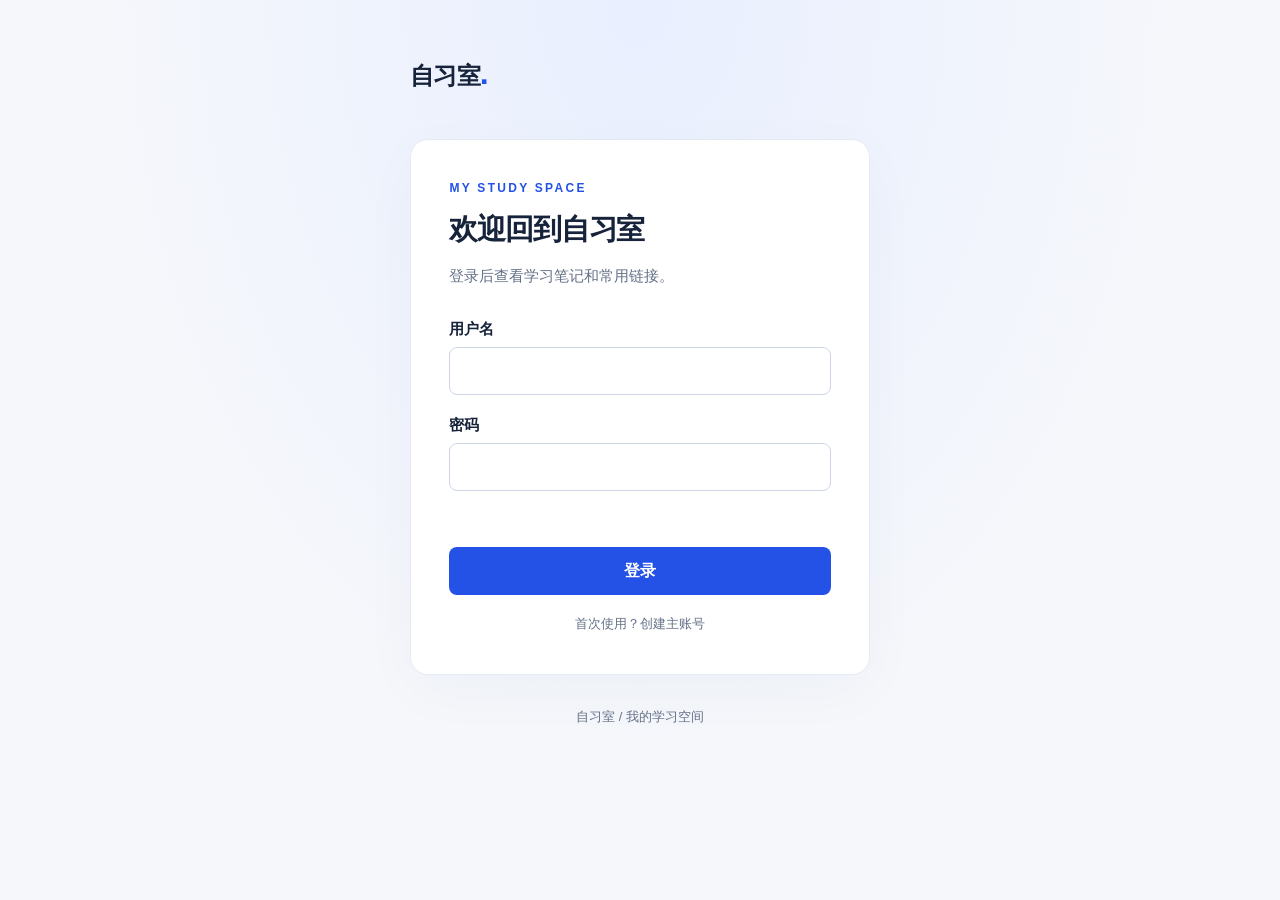
==== index.html @ 15fb68d1 "Publish study homepage with independent Supabase accounts" ====
<!doctype html>
<html lang="zh-CN">
<head>
  <meta charset="utf-8"><meta name="viewport" content="width=device-width,initial-scale=1">
  <meta name="description" content="登录你的个人学习空间"><meta name="referrer" content="same-origin">
  <meta http-equiv="Content-Security-Policy" content="default-src 'self'; script-src 'self'; style-src 'self'; connect-src 'self' https://*.supabase.co; img-src 'self' data:; object-src 'none'; base-uri 'self'; form-action 'self'">
  <title>自习室 · 我的学习空间</title>
  <link rel="icon" href="data:image/svg+xml,%3Csvg xmlns='http://www.w3.org/2000/svg' viewBox='0 0 32 32'%3E%3Crect width='32' height='32' rx='8' fill='%232451e6'/%3E%3Cpath d='M8 8h6l2 2 2-2h6v17h-6l-2 2-2-2H8z' fill='white'/%3E%3C/svg%3E">
  <link rel="stylesheet" href="styles.css"><link rel="stylesheet" href="auth.css">
</head>
<body class="auth-body">
  <div id="site-view" class="auth-layout"><a class="auth-brand" href="#login">自习室<span>.</span></a><section class="auth-card"><p class="eyebrow">MY STUDY SPACE</p><h1>欢迎回到自习室</h1><p class="auth-intro">正在连接你的学习空间。</p><p id="initial-message" role="status"></p></section></div>
  <template id="home-template">
  <a class="skip-link" href="#main">跳到主要内容</a>
  <header class="topbar">
    <a class="brand" href="#main" aria-label="自习室首页"><span class="brand-icon" aria-hidden="true"><svg viewBox="0 0 24 24"><path d="M3 4h6c2 0 3 1 3 2 0-1 1-2 3-2h6v15h-6c-2 0-3 1-3 2 0-1-1-2-3-2H3z"/><path d="M12 6v15"/></svg></span><span>自习室</span></a>
    <nav aria-label="主导航"><a href="#notes">学习笔记</a><a href="#links">常用链接</a></nav>
    <span class="top-label">个人学习主页</span>
  </header>
  <main id="main">
    <div class="page-heading"><div><p class="eyebrow">MY STUDY SPACE</p><h1>我的学习空间<span class="title-dot">.</span></h1></div><span class="heading-label">笔记 / 资源</span></div>
    <div class="workspace">
      <section class="notes-panel panel" id="notes" aria-labelledby="notes-title">
        <div class="section-heading"><div><span class="section-number">01</span><h2 id="notes-title">学习笔记</h2></div><span class="count" id="notes-count">0 篇</span></div>
        <div class="notes-list" id="notes-list"><div class="empty-note"><div class="empty-icon" aria-hidden="true"><svg viewBox="0 0 48 48"><rect x="11" y="7" width="29" height="34" rx="3"/><path d="M17 7v34M7 15h8M7 24h8M7 33h8M23 17h10M23 24h10M23 31h6"/></svg></div><h3>第一篇笔记，从这里开始</h3><p>这里留给你的课堂笔记、解题思路和知识整理。</p><span class="empty-caption">还没有笔记</span></div></div>
        <div class="panel-foot"><span class="small-square" aria-hidden="true"></span><span>学习笔记</span><span class="foot-right">慢慢积累</span></div>
      </section>
      <section class="links-panel panel" id="links" aria-labelledby="links-title">
        <div class="section-heading"><div><span class="section-number">02</span><h2 id="links-title">常用链接</h2></div><span class="count" id="links-count">0 个</span></div>
        <div id="links-list" class="links-list"><div class="empty-links"><span class="link-icon" aria-hidden="true"><svg viewBox="0 0 24 24"><path d="m10 13 4-4M8 16l-1 1a4 4 0 0 1-6-6l4-4a4 4 0 0 1 6 0M13 8l1-1a4 4 0 0 1 6 6l-4 4a4 4 0 0 1-6 0" transform="translate(1 0)"/></svg></span><h3>把常用资源放在手边</h3><p>课程、资料、工具。<br>之后可以把常用网站整理在这里。</p><span class="empty-caption">还没有链接</span></div></div>
        <div class="links-bottom"><span>学习资源</span><span aria-hidden="true">⌘</span></div>
      </section>
    </div>
    <footer><span>自习室 <span class="footer-divider">/</span> 我的学习空间</span><span>一页笔记，一点进步。</span></footer>
  </main>
  
  
</template>
  <script type="module" src="app.js"></script>
</body>
</html>
---- styles.css ----
@charset "UTF-8";
:root{color-scheme:light;--bg:#f5f7fb;--surface:#fff;--text:#17233a;--muted:#647087;--blue:#2451e6;--line:#e6eaf2;font-family:Inter,"Segoe UI","Microsoft YaHei",sans-serif;font-size:16px}
*{box-sizing:border-box}html{scroll-behavior:smooth;scroll-padding-top:2rem}body{margin:0;background:var(--bg);color:var(--text);line-height:1.6}a{color:inherit;text-decoration:none}a:focus-visible{outline:3px solid var(--blue);outline-offset:5px;border-radius:3px}.skip-link{position:fixed;left:1rem;top:-5rem;background:var(--blue);color:#fff;padding:.75rem;z-index:3}.skip-link:focus{top:1rem}.topbar{min-height:90px;display:flex;align-items:center;gap:3.5rem;padding:1rem max(5vw,calc((100vw - 1240px)/2));background:#fff;border-bottom:1px solid var(--line)}.brand{display:flex;align-items:center;gap:.7rem;font-weight:700;font-size:1.25rem;white-space:nowrap}.brand-icon{display:grid;place-items:center;width:36px;height:36px;background:var(--blue);border-radius:10px;color:#fff}.brand-icon svg{width:22px;fill:none;stroke:currentColor;stroke-width:1.6;stroke-linejoin:round}nav{display:flex;gap:2rem;font-size:.9375rem}nav a{padding:.3rem 0;color:#536079}nav a:hover{color:var(--blue)}.top-label{margin-left:auto;font-size:.875rem;color:var(--muted)}main{max-width:1240px;margin:auto;padding:3.7rem 0 1.8rem}.page-heading{display:flex;justify-content:space-between;align-items:flex-end;margin-bottom:2.3rem}.eyebrow{color:var(--blue);font-size:.75rem;letter-spacing:.19em;font-weight:700;margin:0 0 .8rem}h1{font-size:clamp(2rem,3.2vw,2.9rem);line-height:1.3;font-weight:650;letter-spacing:-.045em;margin:0}.title-dot{color:var(--blue);margin-left:.1em}.heading-label{font-size:.875rem;color:var(--muted);padding-bottom:.3rem;letter-spacing:.1em}.workspace{display:grid;grid-template-columns:minmax(0,1.8fr) minmax(0,1fr);gap:1.5rem}.panel{background:var(--surface);border:1px solid var(--line);border-radius:16px;overflow:hidden;scroll-margin-top:2rem}.section-heading{display:flex;justify-content:space-between;align-items:center;padding:1.7rem 1.9rem;border-bottom:1px solid var(--line);gap:1rem}.section-heading>div{display:flex;gap:.75rem;align-items:center}.section-number{color:var(--blue);font-size:.75rem;font-family:ui-monospace,monospace;font-weight:600}h2{margin:0;font-size:1.125rem;font-weight:650}.count{font-size:.875rem;color:var(--muted);background:#f5f7fb;padding:.2rem .65rem;border-radius:6px;white-space:nowrap}.notes-list{min-height:345px}.empty-note{text-align:center;padding:3.2rem 2rem 2.7rem;background:linear-gradient(transparent 39px,#edf0f660 40px);background-size:100% 40px}.empty-icon{margin:0 auto 1.1rem;width:66px;height:66px;display:grid;place-items:center;background:#eef3ff;border:1px solid #e0e9ff;border-radius:16px;transform:rotate(-5deg)}.empty-icon svg{width:42px;height:42px;fill:none;stroke:var(--blue);stroke-width:1.6;stroke-linecap:round;stroke-linejoin:round}h3{font-size:1.0625rem;font-weight:600;margin:0 0 .55rem}p{margin:0}.empty-note p,.empty-links p{color:var(--muted);font-size:.9375rem;line-height:1.85}.empty-caption{display:inline-block;margin-top:1.6rem;font-size:.8125rem;color:#7b8597}.panel-foot{display:flex;align-items:center;gap:.5rem;font-size:.8125rem;color:var(--muted);padding:1rem 1.9rem;border-top:1px solid var(--line)}.small-square{width:7px;height:7px;background:#c2cffd;border-radius:1px}.foot-right{margin-left:auto}.links-panel{display:flex;flex-direction:column}.links-list{flex:1}.empty-links{padding:2.3rem 1.9rem}.link-icon{display:grid;place-items:center;background:#f1f4fa;color:#697da5;width:44px;height:44px;border-radius:12px;margin-bottom:1.3rem}.link-icon svg{width:23px;height:23px;fill:none;stroke:currentColor;stroke-width:1.5;stroke-linecap:round}.empty-links .empty-caption{margin-top:1.3rem}.links-bottom{margin:0 1.9rem 1.2rem;border-top:1px dashed #dfe5ef;padding-top:.85rem;display:flex;justify-content:space-between;font-size:.8125rem;color:var(--muted)}.links-bottom>span:last-child{color:#91a0bc;font-size:1rem}footer{display:flex;justify-content:space-between;gap:1rem;margin-top:3.7rem;color:#738097;font-size:.8125rem}.footer-divider{padding:0 .6rem;color:#c0c8d5}.note-item{display:block;padding:1.4rem 1.9rem;border-bottom:1px solid var(--line)}.note-item:hover,.resource:hover{background:#f7f9ff}.note-item h3{color:var(--text)}.note-item p{font-size:.9375rem;color:var(--muted)}.note-meta{display:block;font-size:.8125rem;color:var(--muted);margin-top:.7rem}.resource{display:block;padding:1.2rem 1.9rem;border-bottom:1px solid var(--line)}.resource strong{display:block;font-size:1rem}.resource p{font-size:.875rem;color:var(--muted);margin-top:.3rem;overflow-wrap:anywhere}
@media(max-width:1380px){main{margin:0 5vw}}@media(max-width:760px){.topbar{gap:1.5rem;min-height:76px;flex-wrap:wrap}.top-label{display:none}nav{margin-left:auto;gap:1.2rem}.workspace{grid-template-columns:1fr}main{padding-top:2.3rem}.page-heading{margin-bottom:1.5rem}.heading-label{display:none}.section-heading{padding:1.35rem 1.4rem}.notes-list{min-height:300px}.empty-note{padding:2.5rem 1.3rem}.empty-links{padding:1.7rem 1.4rem}.links-bottom{margin-left:1.4rem;margin-right:1.4rem}.panel-foot{padding:1rem 1.4rem}footer{margin-top:2rem;flex-wrap:wrap}.note-item,.resource{padding:1.2rem 1.4rem}}@media(max-width:380px){.topbar{gap:.9rem}.brand{font-size:1.1rem}nav{gap:.8rem;font-size:.875rem}.brand-icon{width:30px;height:30px}}@media(prefers-reduced-motion:reduce){html{scroll-behavior:auto}}
---- auth.css ----
.auth-body{min-height:100vh;background:radial-gradient(ellipse at 50% 0,#e9efff 0,transparent 60%),var(--bg)}.auth-layout{width:min(100% - 2.5rem,460px);margin:0 auto;padding:3rem 0}.auth-brand{display:block;margin-bottom:2.5rem;font-size:1.5rem;font-weight:750;letter-spacing:-.03em}.auth-brand span{color:var(--blue);font-size:2rem}.auth-card{background:#fff;padding:2.4rem;border:1px solid var(--line);border-radius:18px;box-shadow:0 16px 60px #20325208}.auth-card h1{font-size:1.8rem;letter-spacing:-.04em}.auth-intro{font-size:.9375rem;color:var(--muted);margin:1rem 0 1.8rem}.auth-card label{display:block;font-size:.9375rem;font-weight:600;margin:1.1rem 0 .4rem}.auth-card input{font:inherit;width:100%;min-height:48px;padding:.6rem .8rem;background:#fff;border:1px solid #ced6e5;border-radius:8px;color:var(--text)}.auth-card input:focus{outline:3px solid #2451e61a;border-color:var(--blue)}.field-hint{font-size:.8125rem;color:var(--muted);margin:.5rem 0}.auth-message{font-size:.875rem;color:#b32334;margin:1rem 0;min-height:1.5rem;overflow-wrap:anywhere}.auth-submit{display:block;width:100%;font:inherit;font-weight:600;color:#fff;background:var(--blue);border:0;border-radius:8px;min-height:48px;padding:.6rem 1rem;cursor:pointer}.auth-submit:hover{background:#183ec0}.auth-submit:disabled{opacity:.65;cursor:wait}.auth-submit:focus-visible,#logout-button:focus-visible{outline:3px solid #7895ff;outline-offset:3px}.auth-help{display:block;font-size:.8125rem;color:var(--muted);margin:1.2rem 0 0;text-align:center}.auth-footer{color:var(--muted);font-size:.8125rem;text-align:center;margin-top:2rem}.account-menu{display:flex;align-items:center;gap:1rem;margin-left:auto;font-size:.875rem;color:var(--muted)}#logout-button{font:inherit;border:1px solid var(--line);background:#fff;border-radius:6px;padding:.35rem .65rem;cursor:pointer;color:var(--text)}@media(max-width:760px){.account-menu{flex-basis:100%;justify-content:flex-end}.auth-layout{padding-top:1.8rem}.auth-brand{margin-bottom:1.5rem}.auth-card{padding:1.6rem}}
.accounts-main{max-width:1040px}.accounts-grid{display:grid;grid-template-columns:1fr 1.1fr;gap:1.5rem}.account-create{padding:2rem}.account-create label{display:block;font-size:.9375rem;font-weight:600;margin:1rem 0 .4rem}.account-create input{font:inherit;width:100%;min-height:48px;padding:.6rem .8rem;border:1px solid #ced6e5;border-radius:8px}.account-create input:focus{outline:3px solid #2451e61a;border-color:var(--blue)}.account-list{list-style:none;margin:0;padding:0;max-height:420px;overflow:auto}.account-list li{display:flex;align-items:center;justify-content:space-between;gap:1rem;padding:1.1rem 1.8rem;border-bottom:1px solid var(--line)}.account-list strong{font-size:.9375rem;overflow-wrap:anywhere}.account-list span{font-size:.8125rem;color:var(--muted);white-space:nowrap}.account-explainer{font-size:.875rem;color:var(--muted);padding:1.5rem 1.8rem}@media(max-width:760px){.accounts-grid{grid-template-columns:1fr}.account-create{padding:1.5rem}}
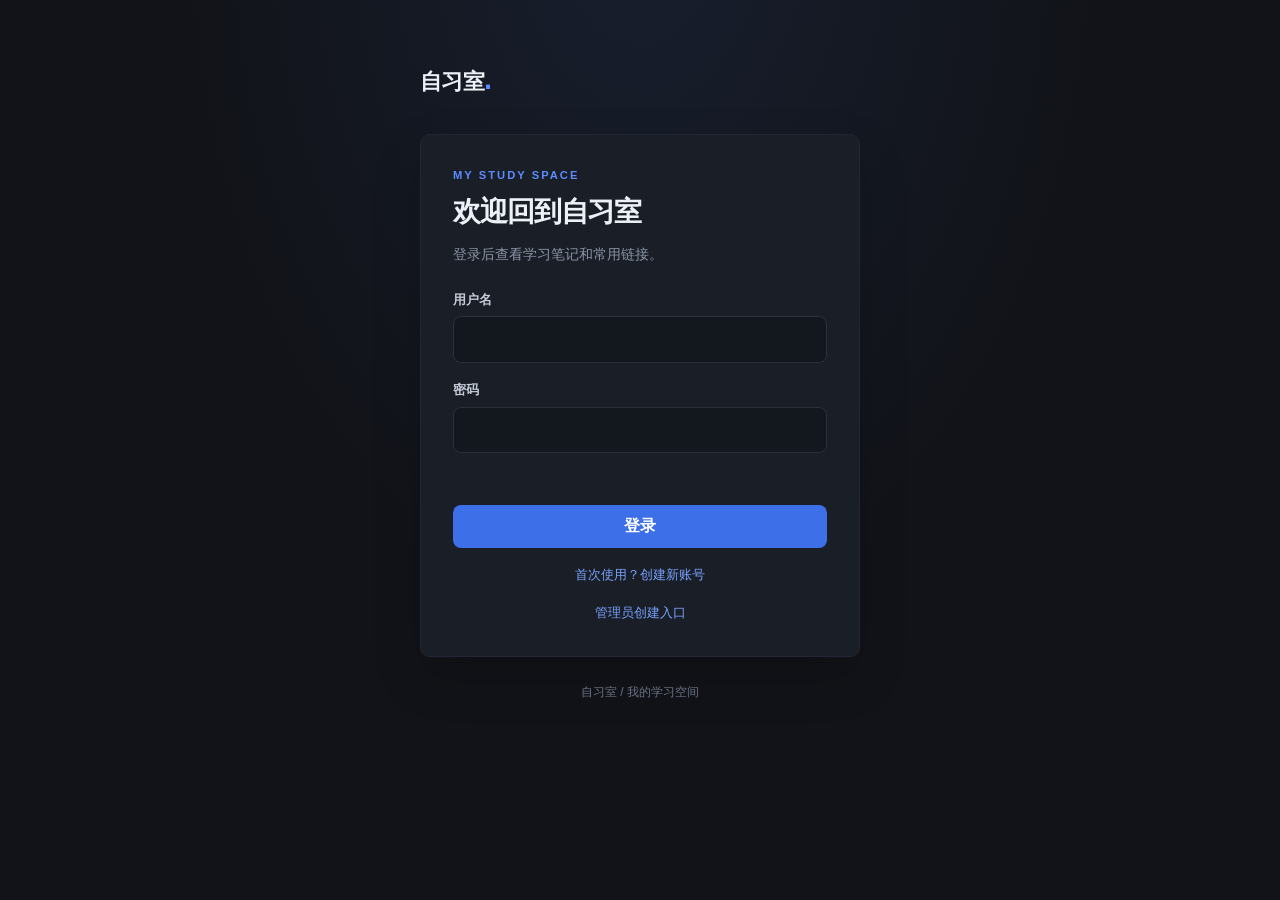
==== commit cf7eb9a6: "Publish improved note editor and navigation" ====
--- a/index.html
+++ b/index.html
@@ -3,7 +3,7 @@
 <head>
   <meta charset="utf-8"><meta name="viewport" content="width=device-width,initial-scale=1">
   <meta name="description" content="登录你的个人学习空间"><meta name="referrer" content="same-origin">
-  <meta http-equiv="Content-Security-Policy" content="default-src 'self'; script-src 'self'; style-src 'self'; connect-src 'self' https://*.supabase.co; img-src 'self' data:; object-src 'none'; base-uri 'self'; form-action 'self'">
+  <meta http-equiv="Content-Security-Policy" content="default-src 'self'; script-src 'self'; style-src 'self'; style-src-attr 'unsafe-inline'; connect-src 'self' https://*.supabase.co; img-src 'self' data:; object-src 'none'; base-uri 'self'; form-action 'self'">
   <title>自习室 · 我的学习空间</title>
   <link rel="icon" href="data:image/svg+xml,%3Csvg xmlns='http://www.w3.org/2000/svg' viewBox='0 0 32 32'%3E%3Crect width='32' height='32' rx='8' fill='%232451e6'/%3E%3Cpath d='M8 8h6l2 2 2-2h6v17h-6l-2 2-2-2H8z' fill='white'/%3E%3C/svg%3E">
   <link rel="stylesheet" href="styles.css"><link rel="stylesheet" href="auth.css">
@@ -14,21 +14,16 @@
   <a class="skip-link" href="#main">跳到主要内容</a>
   <header class="topbar">
     <a class="brand" href="#main" aria-label="自习室首页"><span class="brand-icon" aria-hidden="true"><svg viewBox="0 0 24 24"><path d="M3 4h6c2 0 3 1 3 2 0-1 1-2 3-2h6v15h-6c-2 0-3 1-3 2 0-1-1-2-3-2H3z"/><path d="M12 6v15"/></svg></span><span>自习室</span></a>
-    <nav aria-label="主导航"><a href="#notes">学习笔记</a><a href="#links">常用链接</a></nav>
+    <nav aria-label="主导航"><a href="#notes">学习笔记</a></nav>
     <span class="top-label">个人学习主页</span>
   </header>
   <main id="main">
-    <div class="page-heading"><div><p class="eyebrow">MY STUDY SPACE</p><h1>我的学习空间<span class="title-dot">.</span></h1></div><span class="heading-label">笔记 / 资源</span></div>
+    <div class="page-heading"><div><p class="eyebrow">MY STUDY SPACE</p><h1>我的学习空间<span class="title-dot">.</span></h1></div><span class="heading-label">最近笔记</span></div>
     <div class="workspace">
       <section class="notes-panel panel" id="notes" aria-labelledby="notes-title">
         <div class="section-heading"><div><span class="section-number">01</span><h2 id="notes-title">学习笔记</h2></div><span class="count" id="notes-count">0 篇</span></div>
         <div class="notes-list" id="notes-list"><div class="empty-note"><div class="empty-icon" aria-hidden="true"><svg viewBox="0 0 48 48"><rect x="11" y="7" width="29" height="34" rx="3"/><path d="M17 7v34M7 15h8M7 24h8M7 33h8M23 17h10M23 24h10M23 31h6"/></svg></div><h3>第一篇笔记，从这里开始</h3><p>这里留给你的课堂笔记、解题思路和知识整理。</p><span class="empty-caption">还没有笔记</span></div></div>
         <div class="panel-foot"><span class="small-square" aria-hidden="true"></span><span>学习笔记</span><span class="foot-right">慢慢积累</span></div>
-      </section>
-      <section class="links-panel panel" id="links" aria-labelledby="links-title">
-        <div class="section-heading"><div><span class="section-number">02</span><h2 id="links-title">常用链接</h2></div><span class="count" id="links-count">0 个</span></div>
-        <div id="links-list" class="links-list"><div class="empty-links"><span class="link-icon" aria-hidden="true"><svg viewBox="0 0 24 24"><path d="m10 13 4-4M8 16l-1 1a4 4 0 0 1-6-6l4-4a4 4 0 0 1 6 0M13 8l1-1a4 4 0 0 1 6 6l-4 4a4 4 0 0 1-6 0" transform="translate(1 0)"/></svg></span><h3>把常用资源放在手边</h3><p>课程、资料、工具。<br>之后可以把常用网站整理在这里。</p><span class="empty-caption">还没有链接</span></div></div>
-        <div class="links-bottom"><span>学习资源</span><span aria-hidden="true">⌘</span></div>
       </section>
     </div>
     <footer><span>自习室 <span class="footer-divider">/</span> 我的学习空间</span><span>一页笔记，一点进步。</span></footer>
@@ -36,6 +31,9 @@
   
   
 </template>
+  <link rel="stylesheet" href="katex.min.css">
+  <script src="katex.min.js"></script>
   <script type="module" src="app.js"></script>
 </body>
 </html>
+
--- a/styles.css
+++ b/styles.css
@@ -1,4 +1,253 @@
 @charset "UTF-8";
-:root{color-scheme:light;--bg:#f5f7fb;--surface:#fff;--text:#17233a;--muted:#647087;--blue:#2451e6;--line:#e6eaf2;font-family:Inter,"Segoe UI","Microsoft YaHei",sans-serif;font-size:16px}
-*{box-sizing:border-box}html{scroll-behavior:smooth;scroll-padding-top:2rem}body{margin:0;background:var(--bg);color:var(--text);line-height:1.6}a{color:inherit;text-decoration:none}a:focus-visible{outline:3px solid var(--blue);outline-offset:5px;border-radius:3px}.skip-link{position:fixed;left:1rem;top:-5rem;background:var(--blue);color:#fff;padding:.75rem;z-index:3}.skip-link:focus{top:1rem}.topbar{min-height:90px;display:flex;align-items:center;gap:3.5rem;padding:1rem max(5vw,calc((100vw - 1240px)/2));background:#fff;border-bottom:1px solid var(--line)}.brand{display:flex;align-items:center;gap:.7rem;font-weight:700;font-size:1.25rem;white-space:nowrap}.brand-icon{display:grid;place-items:center;width:36px;height:36px;background:var(--blue);border-radius:10px;color:#fff}.brand-icon svg{width:22px;fill:none;stroke:currentColor;stroke-width:1.6;stroke-linejoin:round}nav{display:flex;gap:2rem;font-size:.9375rem}nav a{padding:.3rem 0;color:#536079}nav a:hover{color:var(--blue)}.top-label{margin-left:auto;font-size:.875rem;color:var(--muted)}main{max-width:1240px;margin:auto;padding:3.7rem 0 1.8rem}.page-heading{display:flex;justify-content:space-between;align-items:flex-end;margin-bottom:2.3rem}.eyebrow{color:var(--blue);font-size:.75rem;letter-spacing:.19em;font-weight:700;margin:0 0 .8rem}h1{font-size:clamp(2rem,3.2vw,2.9rem);line-height:1.3;font-weight:650;letter-spacing:-.045em;margin:0}.title-dot{color:var(--blue);margin-left:.1em}.heading-label{font-size:.875rem;color:var(--muted);padding-bottom:.3rem;letter-spacing:.1em}.workspace{display:grid;grid-template-columns:minmax(0,1.8fr) minmax(0,1fr);gap:1.5rem}.panel{background:var(--surface);border:1px solid var(--line);border-radius:16px;overflow:hidden;scroll-margin-top:2rem}.section-heading{display:flex;justify-content:space-between;align-items:center;padding:1.7rem 1.9rem;border-bottom:1px solid var(--line);gap:1rem}.section-heading>div{display:flex;gap:.75rem;align-items:center}.section-number{color:var(--blue);font-size:.75rem;font-family:ui-monospace,monospace;font-weight:600}h2{margin:0;font-size:1.125rem;font-weight:650}.count{font-size:.875rem;color:var(--muted);background:#f5f7fb;padding:.2rem .65rem;border-radius:6px;white-space:nowrap}.notes-list{min-height:345px}.empty-note{text-align:center;padding:3.2rem 2rem 2.7rem;background:linear-gradient(transparent 39px,#edf0f660 40px);background-size:100% 40px}.empty-icon{margin:0 auto 1.1rem;width:66px;height:66px;display:grid;place-items:center;background:#eef3ff;border:1px solid #e0e9ff;border-radius:16px;transform:rotate(-5deg)}.empty-icon svg{width:42px;height:42px;fill:none;stroke:var(--blue);stroke-width:1.6;stroke-linecap:round;stroke-linejoin:round}h3{font-size:1.0625rem;font-weight:600;margin:0 0 .55rem}p{margin:0}.empty-note p,.empty-links p{color:var(--muted);font-size:.9375rem;line-height:1.85}.empty-caption{display:inline-block;margin-top:1.6rem;font-size:.8125rem;color:#7b8597}.panel-foot{display:flex;align-items:center;gap:.5rem;font-size:.8125rem;color:var(--muted);padding:1rem 1.9rem;border-top:1px solid var(--line)}.small-square{width:7px;height:7px;background:#c2cffd;border-radius:1px}.foot-right{margin-left:auto}.links-panel{display:flex;flex-direction:column}.links-list{flex:1}.empty-links{padding:2.3rem 1.9rem}.link-icon{display:grid;place-items:center;background:#f1f4fa;color:#697da5;width:44px;height:44px;border-radius:12px;margin-bottom:1.3rem}.link-icon svg{width:23px;height:23px;fill:none;stroke:currentColor;stroke-width:1.5;stroke-linecap:round}.empty-links .empty-caption{margin-top:1.3rem}.links-bottom{margin:0 1.9rem 1.2rem;border-top:1px dashed #dfe5ef;padding-top:.85rem;display:flex;justify-content:space-between;font-size:.8125rem;color:var(--muted)}.links-bottom>span:last-child{color:#91a0bc;font-size:1rem}footer{display:flex;justify-content:space-between;gap:1rem;margin-top:3.7rem;color:#738097;font-size:.8125rem}.footer-divider{padding:0 .6rem;color:#c0c8d5}.note-item{display:block;padding:1.4rem 1.9rem;border-bottom:1px solid var(--line)}.note-item:hover,.resource:hover{background:#f7f9ff}.note-item h3{color:var(--text)}.note-item p{font-size:.9375rem;color:var(--muted)}.note-meta{display:block;font-size:.8125rem;color:var(--muted);margin-top:.7rem}.resource{display:block;padding:1.2rem 1.9rem;border-bottom:1px solid var(--line)}.resource strong{display:block;font-size:1rem}.resource p{font-size:.875rem;color:var(--muted);margin-top:.3rem;overflow-wrap:anywhere}
-@media(max-width:1380px){main{margin:0 5vw}}@media(max-width:760px){.topbar{gap:1.5rem;min-height:76px;flex-wrap:wrap}.top-label{display:none}nav{margin-left:auto;gap:1.2rem}.workspace{grid-template-columns:1fr}main{padding-top:2.3rem}.page-heading{margin-bottom:1.5rem}.heading-label{display:none}.section-heading{padding:1.35rem 1.4rem}.notes-list{min-height:300px}.empty-note{padding:2.5rem 1.3rem}.empty-links{padding:1.7rem 1.4rem}.links-bottom{margin-left:1.4rem;margin-right:1.4rem}.panel-foot{padding:1rem 1.4rem}footer{margin-top:2rem;flex-wrap:wrap}.note-item,.resource{padding:1.2rem 1.4rem}}@media(max-width:380px){.topbar{gap:.9rem}.brand{font-size:1.1rem}nav{gap:.8rem;font-size:.875rem}.brand-icon{width:30px;height:30px}}@media(prefers-reduced-motion:reduce){html{scroll-behavior:auto}}
+
+:root {
+  color-scheme: dark;
+  --bg: #111318;
+  --bg-raised: #151820;
+  --surface: #1a1e26;
+  --surface-strong: #202530;
+  --surface-soft: #171b22;
+  --input: #13171e;
+  --text: #edf1f7;
+  --text-soft: #c5ccd8;
+  --muted: #8b95a6;
+  --muted-dim: #687284;
+  --line: #2a303c;
+  --line-soft: #222833;
+  --blue: #5b8cff;
+  --blue-hover: #78a2ff;
+  --blue-strong: #3d6fe8;
+  --danger: #f18491;
+  --danger-bg: #2a1b22;
+  --radius: 10px;
+  --radius-small: 8px;
+  --space-1: .35rem;
+  --space-2: .65rem;
+  --space-3: .9rem;
+  --space-4: 1.25rem;
+  --space-5: 1.6rem;
+  --space-6: 2.2rem;
+  font-family: Inter, "Segoe UI", "Microsoft YaHei", sans-serif;
+  font-size: 16px;
+}
+
+* { box-sizing: border-box; }
+html { scroll-behavior: smooth; scroll-padding-top: 2rem; }
+body { margin: 0; background: var(--bg); color: var(--text); line-height: 1.6; }
+a { color: inherit; text-decoration: none; }
+a:focus-visible, button:focus-visible, input:focus-visible, textarea:focus-visible, select:focus-visible { outline: 2px solid var(--blue); outline-offset: 3px; }
+button, input, textarea, select { font: inherit; }
+button { color: inherit; }
+p { margin: 0; }
+h1, h2, h3 { color: var(--text); }
+h1 { font-size: clamp(2rem, 3.2vw, 2.8rem); line-height: 1.2; font-weight: 680; letter-spacing: -.04em; margin: 0; }
+h2 { margin: 0; font-size: 1.08rem; line-height: 1.3; font-weight: 650; }
+h3 { margin: 0 0 .45rem; font-size: 1rem; font-weight: 620; }
+
+.skip-link { position: fixed; left: 1rem; top: -5rem; z-index: 3; padding: .65rem .8rem; border-radius: var(--radius-small); background: var(--blue); color: #fff; }
+.skip-link:focus { top: 1rem; }
+.topbar { min-height: 72px; display: flex; align-items: center; gap: 3rem; padding: .9rem max(4vw, calc((100vw - 1180px) / 2)); background: rgba(21, 24, 32, .96); border-bottom: 1px solid var(--line-soft); }
+.brand { display: inline-flex; align-items: center; gap: .65rem; color: var(--text); font-size: 1.08rem; font-weight: 700; letter-spacing: -.02em; white-space: nowrap; }
+.brand::before { content: ""; width: 9px; height: 9px; border-radius: 3px; background: var(--blue); box-shadow: 0 0 0 3px #5b8cff20; }
+.brand-icon { display: grid; place-items: center; width: 32px; height: 32px; border-radius: var(--radius-small); background: var(--blue-strong); color: #fff; }
+.brand-icon svg { width: 20px; fill: none; stroke: currentColor; stroke-width: 1.6; stroke-linejoin: round; }
+nav { display: flex; align-items: center; gap: 1.55rem; font-size: .875rem; }
+nav a { padding: .35rem 0; color: var(--muted); transition: color .15s ease; }
+nav a:hover { color: var(--text); }
+.top-label { margin-left: auto; color: var(--muted); font-size: .8rem; }
+.account-menu { display: flex; align-items: center; gap: .85rem; margin-left: auto; color: var(--muted); font-size: .82rem; }
+
+main { width: min(100% - 3rem, 1180px); margin: 0 auto; padding: 3.2rem 0 2rem; }
+.content-main { max-width: 1180px; }
+.page-heading { display: flex; align-items: flex-end; justify-content: space-between; gap: 1.5rem; margin-bottom: 2rem; }
+.eyebrow { margin: 0 0 .65rem; color: var(--blue); font-size: .7rem; font-weight: 700; letter-spacing: .18em; }
+.title-dot { margin-left: .1em; color: var(--blue); }
+.heading-label { padding-bottom: .2rem; color: var(--muted); font-size: .8rem; letter-spacing: .08em; }
+.page-intro { margin-top: .65rem; color: var(--muted); font-size: .9rem; }
+
+.workspace { display: grid; grid-template-columns: minmax(0, 1.8fr) minmax(0, 1fr); gap: 1.25rem; }
+.panel { overflow: hidden; background: var(--surface); border: 1px solid var(--line-soft); border-radius: var(--radius); scroll-margin-top: 2rem; }
+.section-heading { display: flex; align-items: center; justify-content: space-between; gap: 1rem; padding: 1.25rem 1.45rem; border-bottom: 1px solid var(--line-soft); }
+.section-heading > div { display: flex; align-items: center; gap: .65rem; }
+.section-heading-actions { display: flex; align-items: center; justify-content: flex-end; gap: .65rem; }
+.section-number { color: var(--blue); font-family: ui-monospace, SFMono-Regular, Consolas, monospace; font-size: .7rem; font-weight: 650; }
+.count { padding: .18rem .5rem; border-radius: 6px; background: var(--surface-strong); color: var(--muted); font-size: .75rem; white-space: nowrap; }
+.notes-list { min-height: 300px; }
+.empty-note { padding: 3rem 2rem; color: var(--muted); text-align: center; background: repeating-linear-gradient(0deg, transparent, transparent 39px, #ffffff04 40px); }
+.empty-note p, .empty-links p { max-width: 34rem; margin: 0 auto; color: var(--muted); font-size: .9rem; line-height: 1.8; }
+.empty-icon { display: grid; place-items: center; width: 56px; height: 56px; margin: 0 auto 1rem; border: 1px solid var(--line); border-radius: var(--radius); background: var(--surface-strong); color: var(--blue); }
+.empty-icon svg { width: 34px; height: 34px; fill: none; stroke: currentColor; stroke-width: 1.6; stroke-linecap: round; stroke-linejoin: round; }
+.empty-caption { display: inline-block; margin-top: 1.2rem; color: var(--muted-dim); font-size: .78rem; }
+.panel-foot { display: flex; align-items: center; gap: .5rem; padding: .85rem 1.45rem; border-top: 1px solid var(--line-soft); color: var(--muted); font-size: .78rem; }
+.small-square { width: 6px; height: 6px; border-radius: 2px; background: var(--blue); }
+.foot-right { margin-left: auto; }
+.links-panel { display: flex; flex-direction: column; }
+.links-list { flex: 1; }
+.empty-links { padding: 2rem 1.45rem; }
+.link-icon { display: grid; place-items: center; width: 40px; height: 40px; margin-bottom: 1rem; border-radius: var(--radius-small); background: var(--surface-strong); color: var(--muted); }
+.link-icon svg { width: 21px; height: 21px; fill: none; stroke: currentColor; stroke-width: 1.5; stroke-linecap: round; }
+.empty-links .empty-caption { margin-top: 1rem; }
+.links-bottom { display: flex; justify-content: space-between; margin: 0 1.45rem 1rem; padding-top: .75rem; border-top: 1px dashed var(--line); color: var(--muted); font-size: .78rem; }
+.links-bottom > span:last-child { color: var(--muted-dim); font-size: .95rem; }
+footer { display: flex; justify-content: space-between; gap: 1rem; margin-top: 3rem; color: var(--muted-dim); font-size: .78rem; }
+.footer-divider { padding: 0 .5rem; color: var(--line); }
+.note-item, .resource { display: block; padding: 1.2rem 1.45rem; border-bottom: 1px solid var(--line-soft); }
+.note-item:hover, .resource:hover { background: #20253066; }
+.note-item { cursor: pointer; transition: background .15s ease; }
+.note-item:hover { box-shadow: inset 2px 0 var(--blue); }
+.note-item p, .resource p { color: var(--muted); font-size: .88rem; }
+.note-meta { display: block; margin-top: .55rem; color: var(--muted-dim); font-size: .75rem; }
+.resource strong { display: block; font-size: .95rem; }
+.resource p { margin-top: .25rem; overflow-wrap: anywhere; }
+
+.welcome-panel { display: grid; grid-template-columns: minmax(0, 1fr) auto auto; align-items: center; gap: 1.5rem; padding: 1.45rem 1.6rem; margin-bottom: 1.25rem; border: 1px solid var(--line-soft); border-radius: var(--radius); background: var(--surface); }
+.welcome-copy h2 { margin-bottom: .3rem; font-size: 1.25rem; }
+.welcome-copy .eyebrow { margin-bottom: .3rem; }
+.welcome-text { color: var(--muted); font-size: .88rem; }
+.home-actions { display: flex; flex-wrap: wrap; gap: .5rem; }
+.draft-recovery { display: block; margin: 0 0 1rem; padding: .8rem 1rem; border: 1px solid var(--line); border-radius: var(--radius-small); background: var(--surface); color: var(--blue-hover); font-size: .84rem; }
+.welcome-stats { display: flex; gap: .55rem; }
+.stat-card { min-width: 88px; padding: .7rem .85rem; border: 1px solid var(--line-soft); border-radius: var(--radius-small); background: var(--surface-soft); }
+.stat-card strong, .stat-card span { display: block; }
+.stat-card strong { color: var(--text); font-size: 1.25rem; line-height: 1.2; }
+.stat-card span { margin-top: .2rem; color: var(--muted); font-size: .72rem; }
+
+.primary-link, .secondary-link { display: inline-flex; align-items: center; justify-content: center; min-height: 40px; padding: .55rem .9rem; border-radius: var(--radius-small); font-size: .84rem; font-weight: 620; white-space: nowrap; transition: background .15s ease, border-color .15s ease, color .15s ease; }
+.primary-link { background: var(--blue-strong); color: #fff; }
+.primary-link:hover { background: var(--blue); }
+.secondary-link { border: 1px solid var(--line); background: var(--surface-strong); color: var(--text-soft); }
+.secondary-link:hover { border-color: #3b4657; background: #28303d; color: var(--text); }
+.new-note-button { cursor: pointer; }
+
+.editor-grid { display: block; }
+.library-grid { display: grid; grid-template-columns: 1fr; gap: 1.25rem; margin-top: 1.25rem; }
+.content-form { padding: 1.45rem 1.6rem 1.6rem; }
+.content-form label, .account-create label, .auth-card label { display: block; margin: 1rem 0 .4rem; color: var(--text-soft); font-size: .82rem; font-weight: 620; }
+.content-form label:first-child { margin-top: 0; }
+.content-form input, .content-form textarea, .content-form select, .account-create input, .auth-card input { width: 100%; min-height: 42px; padding: .6rem .72rem; border: 1px solid var(--line); border-radius: var(--radius-small); background: var(--input); color: var(--text); resize: vertical; transition: border-color .15s ease, box-shadow .15s ease, background .15s ease; }
+.content-form input::placeholder, .content-form textarea::placeholder, .account-create input::placeholder, .auth-card input::placeholder { color: var(--muted-dim); }
+.content-form input:focus, .content-form textarea:focus, .content-form select:focus, .account-create input:focus, .auth-card input:focus { border-color: var(--blue); outline: none; box-shadow: 0 0 0 3px #5b8cff1a; background: #151a23; }
+.content-form select { appearance: none; padding-right: 2.2rem; background-image: linear-gradient(45deg, transparent 50%, var(--muted) 50%), linear-gradient(135deg, var(--muted) 50%, transparent 50%); background-position: calc(100% - 15px) 18px, calc(100% - 10px) 18px; background-size: 5px 5px, 5px 5px; background-repeat: no-repeat; }
+.content-form select option { background: var(--surface); color: var(--text); }
+.form-split { display: grid; grid-template-columns: .8fr 1.2fr; gap: 1rem; }
+.form-status { min-height: 1.25rem; margin: .7rem 0; color: var(--blue-hover); font-size: .8rem; }
+.note-editor-form > .auth-submit { width: auto; min-width: 116px; margin-left: auto; }
+.manage-list { list-style: none; padding: 0; margin: 0; }
+.manage-row { display: flex; align-items: center; justify-content: space-between; gap: 1rem; padding: .95rem 1.45rem; border-bottom: 1px solid var(--line-soft); }
+.manage-row:last-child { border-bottom: 0; }
+.manage-row strong { display: block; color: var(--text); font-size: .9rem; }
+.manage-row p { margin-top: .2rem; color: var(--muted); font-size: .78rem; overflow-wrap: anywhere; }
+.manage-actions { display: flex; align-items: center; gap: .4rem; }
+.manage-empty { padding: 1.5rem; color: var(--muted); font-size: .84rem; }
+.danger-button { padding: .35rem .6rem; border: 1px solid #61323d; border-radius: 7px; background: var(--danger-bg); color: var(--danger); font-size: .78rem; cursor: pointer; }
+.danger-button:hover { background: #38202a; }
+.danger-button:disabled { opacity: .5; cursor: wait; }
+
+.note-editor-form #note-summary { min-height: 360px; max-height: 560px; font-family: ui-monospace, SFMono-Regular, Consolas, monospace; line-height: 1.65; }
+.latex-workbench { display: block; width: 100%; }
+.latex-workbench > div { width: 100%; }
+.latex-workbench > div + div { margin-top: 1.25rem; }
+.latex-preview { width: 100%; min-height: 220px; overflow-x: auto; overflow-y: auto; padding: 1.1rem; border: 1px solid var(--line); border-radius: var(--radius-small); background: var(--surface-strong); color: var(--text); font-size: 19px; line-height: 1.95; text-align: left; }
+.preview-placeholder { color: var(--muted-dim); font-size: .86rem; }
+.preview-text { display: block; white-space: pre-wrap; overflow-wrap: anywhere; line-height: 1.95; }
+.formula-block { display: block; width: max-content; min-width: 100%; margin: 1.2rem 0; overflow-x: visible; text-align: left; }
+.formula-block .katex-display { margin: .65rem 0; }
+.formula-editor { position: relative; }
+.formula-help { margin-top: .45rem; color: var(--muted-dim); font-size: .76rem; }
+.formula-status { min-height: 1.2rem; margin-top: .45rem; color: var(--danger); font-size: .78rem; }
+.formula-error { display: block; color: var(--danger); white-space: pre-wrap; font-family: ui-monospace, monospace; }
+.formula-menu { position: absolute; z-index: 5; top: calc(100% - 4.4rem); right: 0; left: 0; max-height: 240px; overflow: auto; padding: .3rem; border: 1px solid var(--line); border-radius: var(--radius-small); background: var(--surface-strong); box-shadow: 0 14px 30px #0000003d; }
+.formula-suggestion { display: block; width: 100%; padding: .42rem .6rem; border: 0; border-radius: 6px; background: transparent; color: var(--text-soft); text-align: left; font: inherit; font-size: .82rem; cursor: pointer; }
+.formula-suggestion:hover, .formula-suggestion.is-active { background: #2a3445; color: var(--blue-hover); }
+.formula-suggestion { white-space: normal; overflow-wrap: anywhere; }
+.formula-editor, .latex-workbench > div, .form-split > div { min-width: 0; }
+.latex-preview p + p, .preview-text + .preview-text { margin-top: .8rem; }
+.content-form input[type="date"] { color-scheme: dark; min-width: 0; }
+.tag-picker { margin-top: 1rem; min-width: 0; }
+.tag-chips { display: flex; flex-wrap: wrap; gap: .4rem; margin-bottom: .5rem; }
+.tag-chip { border: 1px solid var(--line); border-radius: var(--radius-small); padding: .25rem .55rem; background: var(--surface-strong); color: var(--text-soft); font-size: .8rem; max-width: 100%; overflow-wrap: anywhere; cursor: pointer; }
+.tag-chip:hover { color: var(--text); background: var(--bg-raised); }
+.tag-search-row { display: flex; gap: .5rem; }
+.tag-search-row input { flex: 1; min-width: 0; }
+.tag-search-row button { flex-shrink: 0; cursor: pointer; }
+.tag-options { max-height: 200px; overflow-y: auto; padding: .35rem; margin-top: .4rem; border: 1px solid var(--line); border-radius: var(--radius-small); background: var(--surface-strong); }
+.tag-options button { display: block; width: 100%; text-align: left; padding: .5rem .6rem; border: 0; border-radius: 6px; background: transparent; color: var(--text-soft); cursor: pointer; overflow-wrap: anywhere; }
+.tag-options button:hover, .tag-options button:focus-visible { background: var(--surface); color: var(--blue-hover); }
+.tag-options p { color: var(--muted); padding: .5rem; font-size: .85rem; }
+.note-filters { display: flex; flex-wrap: wrap; gap: .8rem; padding: 1rem 1.4rem; border-bottom: 1px solid var(--line-soft); }
+.note-filters label { display: grid; gap: .3rem; color: var(--muted); font-size: .75rem; }
+.note-filters select { min-width: 150px; min-height: 36px; padding: .35rem .6rem; border: 1px solid var(--line); border-radius: var(--radius-small); background: var(--input); color: var(--text); }
+.note-management-link { display: block; min-width: 0; flex: 1; color: inherit; }
+.note-management-link:hover strong { color: var(--blue-hover); }
+.note-list-meta { display: flex; flex-wrap: wrap; align-items: center; gap: .35rem; margin-top: .55rem; }
+.tag-chip-static { display: inline-flex; width: fit-content; margin: 0; cursor: default; }
+.status-badge { display: inline-flex; align-items: center; min-height: 23px; padding: .12rem .45rem; border: 1px solid var(--line); border-radius: 6px; color: var(--muted); font-size: .7rem; }
+.draft-badge { border-color: #5c4b2c; background: #272319; color: #d6b76f; }
+.editor-actions { display: flex; justify-content: flex-end; gap: .6rem; margin-top: .8rem; }
+.editor-actions button { min-height: 40px; cursor: pointer; }
+.formula-toolbar { display: flex; flex-wrap: wrap; gap: .4rem; margin-top: .65rem; }
+.formula-toolbar button { min-height: 32px; padding: .25rem .58rem; border: 1px solid var(--line); border-radius: 7px; background: var(--surface-strong); color: var(--text-soft); font: inherit; font-size: .76rem; cursor: pointer; transition: background .15s ease, border-color .15s ease, color .15s ease; }
+.formula-toolbar button:hover { border-color: #3b4657; background: #29313e; color: var(--text); }
+.formula-toolbar button:active { background: #303b4b; }
+.link-quick-entry { margin-top: 1rem; padding-top: .9rem; border-top: 1px solid var(--line-soft); }
+.link-quick-entry summary { color: var(--blue-hover); font-weight: 620; cursor: pointer; }
+.link-quick-form { display: grid; grid-template-columns: 1fr 1.35fr 1.3fr auto; align-items: end; gap: .7rem; margin-top: .9rem; }
+.link-quick-form .form-status { grid-column: 1 / -1; margin: 0; }
+
+.plaza-list { display: grid; grid-template-columns: repeat(auto-fit, minmax(260px, 1fr)); gap: 1px; background: var(--line-soft); }
+.plaza-card { display: block; min-height: 150px; padding: 1.25rem 1.4rem; background: var(--surface); }
+.plaza-card:hover { background: var(--surface-strong); }
+.plaza-card h2 { margin-bottom: .5rem; }
+.plaza-card p { min-height: 3.1em; overflow: hidden; color: var(--muted); font-size: .86rem; line-height: 1.65; }
+.note-reader { max-width: 900px; margin: 0 auto; padding: 2rem; }
+.note-reader h1 { margin: .25rem 0 .5rem; }
+.note-reader-body { min-height: 180px; overflow-x: auto; margin: 1.8rem 0; color: var(--text); font-size: 19px; line-height: 1.95; }
+.note-reader-body .katex-display { margin: 1.2rem 0; }
+
+@media (max-width: 1380px) { main { width: min(100% - 2.5rem, 1180px); } }
+@media (max-width: 900px) {
+  .welcome-panel { grid-template-columns: 1fr auto; }
+  .welcome-panel .primary-link { grid-column: 1 / -1; justify-self: start; }
+  .form-split { grid-template-columns: 1fr; }
+  .link-quick-form { grid-template-columns: 1fr 1fr; }
+}
+@media (max-width: 760px) {
+  .topbar { flex-wrap: wrap; gap: 1rem 1.4rem; min-height: 68px; }
+  .top-label { display: none; }
+  nav { margin-left: auto; gap: 1rem; overflow-x: auto; }
+  .account-menu { flex-basis: 100%; justify-content: flex-end; }
+  main { width: min(100% - 1.5rem, 620px); padding-top: 2.1rem; }
+  .page-heading { align-items: flex-start; margin-bottom: 1.45rem; }
+  .page-heading .secondary-link { display: none; }
+  .heading-label { display: none; }
+  .welcome-panel { grid-template-columns: 1fr; padding: 1.25rem; }
+  .welcome-panel .primary-link { grid-column: auto; justify-self: start; }
+  .welcome-stats { width: 100%; }
+  .stat-card { flex: 1; min-width: 0; }
+  .section-heading { align-items: flex-start; flex-wrap: wrap; padding: 1.1rem 1.15rem; }
+  .section-heading-actions { margin-left: auto; }
+  .content-form { padding: 1.2rem 1.15rem 1.35rem; }
+  .note-editor-form #note-summary { min-height: 300px; }
+  .latex-preview { min-height: 220px; }
+  .note-filters { display: grid; grid-template-columns: 1fr; padding: 1rem 1.15rem; }
+  .note-filters select { width: 100%; }
+  .editor-actions { flex-direction: column-reverse; }
+  .editor-actions button { width: 100%; }
+  .tag-search-row { flex-direction: column; }
+  .tag-search-row button { width: 100%; }
+  .formula-menu { right: 0; left: 0; max-width: 100%; }
+  .link-quick-form { grid-template-columns: 1fr; }
+  .note-item, .resource, .manage-row { padding-right: 1.15rem; padding-left: 1.15rem; }
+  .manage-row { align-items: flex-start; flex-direction: column; }
+  .manage-actions { align-self: flex-end; }
+  .note-reader { padding: 1.35rem; }
+  .note-editor-form > .auth-submit { width: 100%; }
+  footer { flex-wrap: wrap; margin-top: 2rem; }
+}
+@media (max-width: 480px) {
+  .section-heading-actions { width: 100%; justify-content: space-between; }
+  .new-note-button { flex: 1; }
+}
+@media (max-width: 380px) { nav { gap: .75rem; font-size: .8rem; } .brand { font-size: 1rem; } }
+@media (prefers-reduced-motion: reduce) { html { scroll-behavior: auto; } *, *::before, *::after { transition-duration: .01ms !important; } }
+
--- a/auth.css
+++ b/auth.css
@@ -1,2 +1,26 @@
-.auth-body{min-height:100vh;background:radial-gradient(ellipse at 50% 0,#e9efff 0,transparent 60%),var(--bg)}.auth-layout{width:min(100% - 2.5rem,460px);margin:0 auto;padding:3rem 0}.auth-brand{display:block;margin-bottom:2.5rem;font-size:1.5rem;font-weight:750;letter-spacing:-.03em}.auth-brand span{color:var(--blue);font-size:2rem}.auth-card{background:#fff;padding:2.4rem;border:1px solid var(--line);border-radius:18px;box-shadow:0 16px 60px #20325208}.auth-card h1{font-size:1.8rem;letter-spacing:-.04em}.auth-intro{font-size:.9375rem;color:var(--muted);margin:1rem 0 1.8rem}.auth-card label{display:block;font-size:.9375rem;font-weight:600;margin:1.1rem 0 .4rem}.auth-card input{font:inherit;width:100%;min-height:48px;padding:.6rem .8rem;background:#fff;border:1px solid #ced6e5;border-radius:8px;color:var(--text)}.auth-card input:focus{outline:3px solid #2451e61a;border-color:var(--blue)}.field-hint{font-size:.8125rem;color:var(--muted);margin:.5rem 0}.auth-message{font-size:.875rem;color:#b32334;margin:1rem 0;min-height:1.5rem;overflow-wrap:anywhere}.auth-submit{display:block;width:100%;font:inherit;font-weight:600;color:#fff;background:var(--blue);border:0;border-radius:8px;min-height:48px;padding:.6rem 1rem;cursor:pointer}.auth-submit:hover{background:#183ec0}.auth-submit:disabled{opacity:.65;cursor:wait}.auth-submit:focus-visible,#logout-button:focus-visible{outline:3px solid #7895ff;outline-offset:3px}.auth-help{display:block;font-size:.8125rem;color:var(--muted);margin:1.2rem 0 0;text-align:center}.auth-footer{color:var(--muted);font-size:.8125rem;text-align:center;margin-top:2rem}.account-menu{display:flex;align-items:center;gap:1rem;margin-left:auto;font-size:.875rem;color:var(--muted)}#logout-button{font:inherit;border:1px solid var(--line);background:#fff;border-radius:6px;padding:.35rem .65rem;cursor:pointer;color:var(--text)}@media(max-width:760px){.account-menu{flex-basis:100%;justify-content:flex-end}.auth-layout{padding-top:1.8rem}.auth-brand{margin-bottom:1.5rem}.auth-card{padding:1.6rem}}
-.accounts-main{max-width:1040px}.accounts-grid{display:grid;grid-template-columns:1fr 1.1fr;gap:1.5rem}.account-create{padding:2rem}.account-create label{display:block;font-size:.9375rem;font-weight:600;margin:1rem 0 .4rem}.account-create input{font:inherit;width:100%;min-height:48px;padding:.6rem .8rem;border:1px solid #ced6e5;border-radius:8px}.account-create input:focus{outline:3px solid #2451e61a;border-color:var(--blue)}.account-list{list-style:none;margin:0;padding:0;max-height:420px;overflow:auto}.account-list li{display:flex;align-items:center;justify-content:space-between;gap:1rem;padding:1.1rem 1.8rem;border-bottom:1px solid var(--line)}.account-list strong{font-size:.9375rem;overflow-wrap:anywhere}.account-list span{font-size:.8125rem;color:var(--muted);white-space:nowrap}.account-explainer{font-size:.875rem;color:var(--muted);padding:1.5rem 1.8rem}@media(max-width:760px){.accounts-grid{grid-template-columns:1fr}.account-create{padding:1.5rem}}
+.auth-body { min-height: 100vh; background: radial-gradient(ellipse at 50% -10%, #26365b55 0, transparent 52%), var(--bg); }
+.auth-layout { width: min(calc(100% - 2rem), 440px); margin: 0 auto; padding: 3.5rem 0; }
+.auth-brand { display: block; margin-bottom: 2rem; color: var(--text); font-size: 1.35rem; font-weight: 720; letter-spacing: -.03em; }
+.auth-brand span { color: var(--blue); font-size: 1.8rem; }
+.auth-card { padding: 2rem; border: 1px solid var(--line-soft); border-radius: var(--radius); background: var(--surface); box-shadow: 0 20px 50px #00000025; }
+.auth-card h1 { font-size: 1.75rem; }
+.auth-intro { margin: .85rem 0 1.5rem; color: var(--muted); font-size: .88rem; }
+.auth-message { min-height: 1.4rem; margin: .9rem 0; color: var(--danger); font-size: .82rem; overflow-wrap: anywhere; }
+.field-hint { margin: .45rem 0; color: var(--muted-dim); font-size: .76rem; }
+.auth-submit { display: block; width: 100%; min-height: 42px; padding: .55rem 1rem; border: 0; border-radius: var(--radius-small); background: var(--blue-strong); color: #fff; font: inherit; font-weight: 620; cursor: pointer; transition: background .15s ease, opacity .15s ease; }
+.auth-submit:hover { background: var(--blue); }
+.auth-submit:disabled { opacity: .55; cursor: wait; }
+.auth-help { display: block; margin: 1.1rem 0 0; color: var(--blue-hover); font-size: .8rem; text-align: center; }
+.auth-footer { margin-top: 1.6rem; color: var(--muted-dim); font-size: .76rem; text-align: center; }
+#logout-button { min-height: 32px; padding: .3rem .6rem; border: 1px solid var(--line); border-radius: 7px; background: var(--surface-strong); color: var(--text-soft); cursor: pointer; }
+#logout-button:hover { background: #29313e; color: var(--text); }
+.accounts-main { max-width: 1040px; }
+.accounts-grid { display: grid; grid-template-columns: 1fr 1.1fr; gap: 1.25rem; }
+.account-create { padding: 1.6rem; }
+.account-list { max-height: 420px; overflow: auto; list-style: none; padding: 0; margin: 0; }
+.account-list li { display: flex; align-items: center; justify-content: space-between; gap: 1rem; padding: .95rem 1.4rem; border-bottom: 1px solid var(--line-soft); }
+.account-list strong { color: var(--text); font-size: .88rem; overflow-wrap: anywhere; }
+.account-list span { color: var(--muted); font-size: .76rem; white-space: nowrap; }
+.account-explainer { padding: 1.25rem 1.4rem; color: var(--muted); font-size: .8rem; }
+@media (max-width: 760px) { .auth-layout { padding-top: 2rem; } .auth-card { padding: 1.35rem; } .accounts-grid { grid-template-columns: 1fr; } .account-create { padding: 1.25rem; } }
+
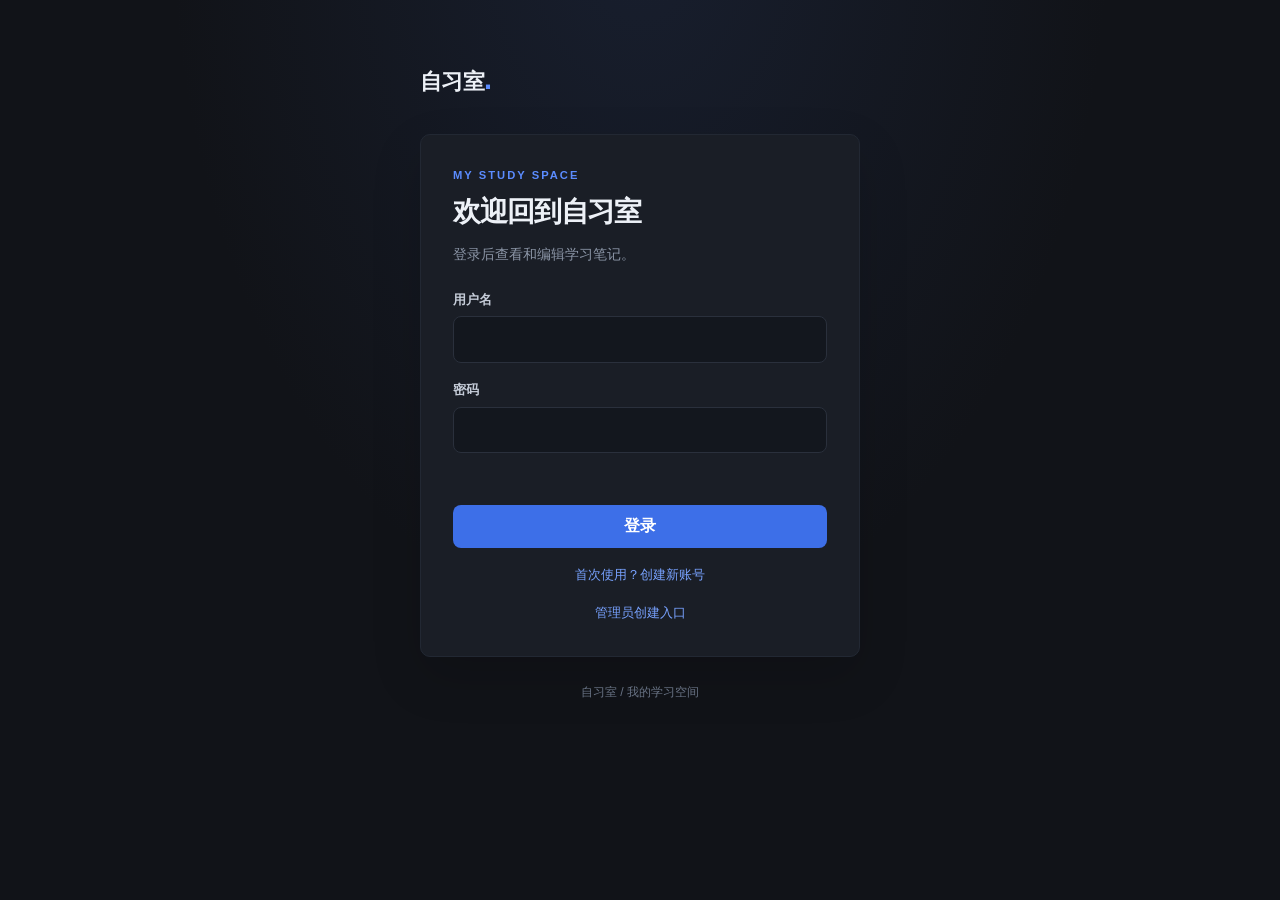
==== commit fdfd3f13: "Stabilize formula preview when prose changes" ====
--- a/index.html
+++ b/index.html
@@ -6,6 +6,9 @@
   <meta http-equiv="Content-Security-Policy" content="default-src 'self'; script-src 'self'; style-src 'self'; style-src-attr 'unsafe-inline'; connect-src 'self' https://*.supabase.co; img-src 'self' data:; object-src 'none'; base-uri 'self'; form-action 'self'">
   <title>自习室 · 我的学习空间</title>
   <link rel="icon" href="data:image/svg+xml,%3Csvg xmlns='http://www.w3.org/2000/svg' viewBox='0 0 32 32'%3E%3Crect width='32' height='32' rx='8' fill='%232451e6'/%3E%3Cpath d='M8 8h6l2 2 2-2h6v17h-6l-2 2-2-2H8z' fill='white'/%3E%3C/svg%3E">
+  <link rel="preload" href="fonts/KaTeX_Main-Regular.woff2" as="font" type="font/woff2" crossorigin>
+  <link rel="preload" href="fonts/KaTeX_Math-Italic.woff2" as="font" type="font/woff2" crossorigin>
+  <link rel="preload" href="fonts/KaTeX_Size1-Regular.woff2" as="font" type="font/woff2" crossorigin>
   <link rel="stylesheet" href="styles.css"><link rel="stylesheet" href="auth.css">
 </head>
 <body class="auth-body">
--- a/styles.css
+++ b/styles.css
@@ -19,6 +19,15 @@
   --blue-strong: #3d6fe8;
   --danger: #f18491;
   --danger-bg: #2a1b22;
+  --color-red: #ff8994;
+  --color-orange: #ffb47e;
+  --color-yellow: #f5d477;
+  --color-green: #92d9a5;
+  --color-cyan: #81d9e5;
+  --color-blue: #9fbcff;
+  --color-purple: #c0a6f6;
+  --color-pink: #f3a5cf;
+  --color-gray: #a9b1bf;
   --radius: 10px;
   --radius-small: 8px;
   --space-1: .35rem;
@@ -65,7 +74,7 @@
 .heading-label { padding-bottom: .2rem; color: var(--muted); font-size: .8rem; letter-spacing: .08em; }
 .page-intro { margin-top: .65rem; color: var(--muted); font-size: .9rem; }
 
-.workspace { display: grid; grid-template-columns: minmax(0, 1.8fr) minmax(0, 1fr); gap: 1.25rem; }
+.workspace { display: block; }
 .panel { overflow: hidden; background: var(--surface); border: 1px solid var(--line-soft); border-radius: var(--radius); scroll-margin-top: 2rem; }
 .section-heading { display: flex; align-items: center; justify-content: space-between; gap: 1rem; padding: 1.25rem 1.45rem; border-bottom: 1px solid var(--line-soft); }
 .section-heading > div { display: flex; align-items: center; gap: .65rem; }
@@ -106,6 +115,8 @@
 .welcome-text { color: var(--muted); font-size: .88rem; }
 .home-actions { display: flex; flex-wrap: wrap; gap: .5rem; }
 .draft-recovery { display: block; margin: 0 0 1rem; padding: .8rem 1rem; border: 1px solid var(--line); border-radius: var(--radius-small); background: var(--surface); color: var(--blue-hover); font-size: .84rem; }
+.home-tag-strip { display: flex; flex-wrap: wrap; align-items: center; gap: .5rem; margin-bottom: 1rem; }
+.home-tag-strip > span { margin-right: .25rem; color: var(--muted); font-size: .78rem; }
 .welcome-stats { display: flex; gap: .55rem; }
 .stat-card { min-width: 88px; padding: .7rem .85rem; border: 1px solid var(--line-soft); border-radius: var(--radius-small); background: var(--surface-soft); }
 .stat-card strong, .stat-card span { display: block; }
@@ -143,15 +154,18 @@
 .danger-button:hover { background: #38202a; }
 .danger-button:disabled { opacity: .5; cursor: wait; }
 
-.note-editor-form #note-summary { min-height: 360px; max-height: 560px; font-family: ui-monospace, SFMono-Regular, Consolas, monospace; line-height: 1.65; }
+.note-editor-form #note-summary { height: min(50dvh, 520px); min-height: 320px; max-height: 520px; overflow-y: auto; resize: vertical; font-family: ui-monospace, SFMono-Regular, Consolas, monospace; line-height: 1.65; }
 .latex-workbench { display: block; width: 100%; }
 .latex-workbench > div { width: 100%; }
 .latex-workbench > div + div { margin-top: 1.25rem; }
-.latex-preview { width: 100%; min-height: 220px; overflow-x: auto; overflow-y: auto; padding: 1.1rem; border: 1px solid var(--line); border-radius: var(--radius-small); background: var(--surface-strong); color: var(--text); font-size: 19px; line-height: 1.95; text-align: left; }
+.latex-preview { width: 100%; height: min(45dvh, 480px); min-height: 220px; max-height: 480px; overflow-y: auto; overflow-x: auto; padding: .8rem 1rem; border: 1px solid var(--line); border-radius: var(--radius-small); background: var(--surface-strong); color: var(--text); font-size: 18px; line-height: 1.72; text-align: left; }
 .preview-placeholder { color: var(--muted-dim); font-size: .86rem; }
-.preview-text { display: block; white-space: pre-wrap; overflow-wrap: anywhere; line-height: 1.95; }
-.formula-block { display: block; width: max-content; min-width: 100%; margin: 1.2rem 0; overflow-x: visible; text-align: left; }
-.formula-block .katex-display { margin: .65rem 0; }
+.preview-line { display: block; min-height: 1.72em; white-space: pre-wrap; overflow-wrap: anywhere; line-height: 1.72; }
+.inline-formula { display: inline-block; white-space: normal; vertical-align: baseline; }
+.formula-block { display: block; width: 100%; margin: .35em 0; overflow-x: auto; text-align: center; }
+.inline-formula, .formula-block { cursor: pointer; border-radius: 3px; }
+.formula-selected, .inline-formula:focus-visible, .formula-block:focus-visible { outline: 1px solid var(--blue); outline-offset: 2px; }
+.formula-block .katex-display { margin: 0; }
 .formula-editor { position: relative; }
 .formula-help { margin-top: .45rem; color: var(--muted-dim); font-size: .76rem; }
 .formula-status { min-height: 1.2rem; margin-top: .45rem; color: var(--danger); font-size: .78rem; }
@@ -161,7 +175,7 @@
 .formula-suggestion:hover, .formula-suggestion.is-active { background: #2a3445; color: var(--blue-hover); }
 .formula-suggestion { white-space: normal; overflow-wrap: anywhere; }
 .formula-editor, .latex-workbench > div, .form-split > div { min-width: 0; }
-.latex-preview p + p, .preview-text + .preview-text { margin-top: .8rem; }
+.latex-preview p + p { margin-top: .5em; }
 .content-form input[type="date"] { color-scheme: dark; min-width: 0; }
 .tag-picker { margin-top: 1rem; min-width: 0; }
 .tag-chips { display: flex; flex-wrap: wrap; gap: .4rem; margin-bottom: .5rem; }
@@ -185,20 +199,71 @@
 .draft-badge { border-color: #5c4b2c; background: #272319; color: #d6b76f; }
 .editor-actions { display: flex; justify-content: flex-end; gap: .6rem; margin-top: .8rem; }
 .editor-actions button { min-height: 40px; cursor: pointer; }
-.formula-toolbar { display: flex; flex-wrap: wrap; gap: .4rem; margin-top: .65rem; }
-.formula-toolbar button { min-height: 32px; padding: .25rem .58rem; border: 1px solid var(--line); border-radius: 7px; background: var(--surface-strong); color: var(--text-soft); font: inherit; font-size: .76rem; cursor: pointer; transition: background .15s ease, border-color .15s ease, color .15s ease; }
-.formula-toolbar button:hover { border-color: #3b4657; background: #29313e; color: var(--text); }
-.formula-toolbar button:active { background: #303b4b; }
+.note-settings { margin-top: .8rem; border: 1px solid var(--line); border-radius: var(--radius-small); background: var(--surface-soft); }
+.note-settings > summary { padding: .5rem .7rem; color: var(--text-soft); font-size: .8rem; cursor: pointer; }
+.settings-body { padding: .2rem .8rem 1rem; }
+.editor-footer { display: flex; align-items: center; justify-content: space-between; gap: .75rem; }
+.editor-footer .form-status, .editor-footer .editor-actions { margin: 0; }
+.latex-toolbar { position: relative; display: grid; gap: .3rem; min-width: 0; margin: .15rem 0 .4rem; }
+.latex-toolbar-top { display: flex; align-items: center; gap: .35rem; min-width: 0; }
+.latex-categories, .latex-symbols { display: flex; align-items: center; gap: .25rem; min-width: 0; overflow-x: auto; scrollbar-width: thin; }
+.latex-categories { flex: 1; }
+.latex-symbols { min-height: 35px; }
+.latex-toolbar button { flex: 0 0 auto; min-height: 33px; padding: .3rem .55rem; border: 1px solid var(--line); border-radius: 7px; background: var(--surface-strong); color: var(--text-soft); font: inherit; font-size: .76rem; white-space: nowrap; cursor: pointer; transition: background .15s ease, border-color .15s ease, color .15s ease; }
+.latex-toolbar button:hover { border-color: #3b4657; background: #29313e; color: var(--text); }
+.latex-toolbar button:active, .latex-categories button.is-active { background: #2d394b; border-color: #496189; color: var(--text); }
+.latex-toolbar .latex-color-trigger { color: var(--blue-hover); }
+.latex-color-palette { position: absolute; z-index: 7; top: calc(100% + .3rem); right: 0; width: min(325px, 100%); padding: .55rem; border: 1px solid var(--line); border-radius: var(--radius-small); background: var(--surface); box-shadow: 0 12px 24px #0005; }
+.latex-color-palette[hidden] { display: none; }
+.latex-color-palette .color-toolbar { margin: 0; }
+.latex-color-palette .color-toolbar > span { width: 100%; }
 .link-quick-entry { margin-top: 1rem; padding-top: .9rem; border-top: 1px solid var(--line-soft); }
 .link-quick-entry summary { color: var(--blue-hover); font-weight: 620; cursor: pointer; }
 .link-quick-form { display: grid; grid-template-columns: 1fr 1.35fr 1.3fr auto; align-items: end; gap: .7rem; margin-top: .9rem; }
 .link-quick-form .form-status { grid-column: 1 / -1; margin: 0; }
 
-.plaza-list { display: grid; grid-template-columns: repeat(auto-fit, minmax(260px, 1fr)); gap: 1px; background: var(--line-soft); }
-.plaza-card { display: block; min-height: 150px; padding: 1.25rem 1.4rem; background: var(--surface); }
-.plaza-card:hover { background: var(--surface-strong); }
+.plaza-list { display: grid; grid-template-columns: repeat(auto-fit, minmax(300px, 1fr)); gap: 1rem; }
+.plaza-card { display: block; min-height: 190px; padding: 1.25rem 1.4rem; border: 1px solid var(--line); border-radius: 12px; background: var(--surface); transition: background .15s ease, border-color .15s ease; }
+.plaza-card:hover { border-color: #46536a; background: var(--surface-strong); }
 .plaza-card h2 { margin-bottom: .5rem; }
 .plaza-card p { min-height: 3.1em; overflow: hidden; color: var(--muted); font-size: .86rem; line-height: 1.65; }
+.plaza-tags { display: flex; flex-wrap: wrap; gap: .4rem; margin-top: .7rem; }
+.private-overview { display: grid; grid-template-columns: repeat(4,minmax(0,1fr)); gap: .75rem; margin-bottom: 1rem; }
+.private-stat { padding: 1.2rem; }
+.private-stat strong { display: block; font-size: 1.65rem; }
+.private-stat span { color: var(--muted); font-size: .82rem; }
+.private-tags { padding: 1.25rem; margin-bottom: 1rem; }
+.private-tag-links { display: flex; flex-wrap: wrap; gap: .5rem; margin-top: .9rem; }
+.color-toolbar { display: flex; flex-wrap: wrap; align-items: center; gap: .35rem; margin-top: .8rem; }
+.color-toolbar > span { margin-right: .3rem; color: var(--muted); font-size: .77rem; }
+.color-choice { min-height: 30px; padding: .2rem .46rem; border: 1px solid var(--line); border-radius: 7px; background: var(--surface-strong); font-size: .76rem; cursor: pointer; }
+.color-choice:hover { background: var(--bg-raised); border-color: #4b576e; }
+.text-color-red { color: var(--color-red); }.text-color-orange { color: var(--color-orange); }.text-color-yellow { color: var(--color-yellow); }.text-color-green { color: var(--color-green); }.text-color-cyan { color: var(--color-cyan); }.text-color-blue { color: var(--color-blue); }.text-color-purple { color: var(--color-purple); }.text-color-pink { color: var(--color-pink); }.text-color-gray { color: var(--color-gray); }
+
+@media (min-width: 900px) and (min-height: 600px) {
+  .editor-main { height: calc(100dvh - 72px); min-height: 0; display: grid; grid-template-rows: auto minmax(0, 1fr); gap: .45rem; padding: .7rem 0; overflow: hidden; }
+  .editor-main .page-heading { align-items: center; margin: 0; }
+  .editor-main .page-heading h1 { font-size: 1.25rem; }
+  .editor-main .page-heading .eyebrow, .editor-main .page-intro { display: none; }
+  .editor-panel { min-height: 0; overflow: visible; }
+  .note-editor-form { height: 100%; min-height: 0; display: grid; grid-template-rows: auto auto auto minmax(0, 1fr) auto; gap: .3rem; padding: .6rem .9rem; }
+  .note-editor-form > label { margin: 0; }
+  .note-editor-form #note-title { min-height: 38px; height: 38px; }
+  .note-editor-form .latex-workbench { min-height: 0; display: grid; grid-template-rows: minmax(0, .95fr) minmax(0, 1.05fr); gap: .5rem; }
+  .note-editor-form .latex-workbench > div + div { margin: 0; }
+  .note-editor-form .formula-editor { min-height: 0; display: grid; grid-template-rows: auto minmax(0, 1fr) auto; }
+  .note-editor-form .preview-pane { min-height: 0; display: grid; grid-template-rows: auto minmax(0, 1fr) auto; }
+  .note-editor-form .formula-editor > label, .note-editor-form .preview-pane > label { margin: 0 0 .2rem; }
+  .note-editor-form #note-summary, .note-editor-form .latex-preview { height: 100%; min-height: 0; max-height: none; overflow-y: auto; }
+  .note-editor-form #note-summary { resize: none; }
+  .note-editor-form .formula-help { display: none; }
+  .note-editor-form .latex-toolbar { margin: .1rem 0 .25rem; }
+  .note-editor-form .formula-status { min-height: 0; margin: 0; }
+  .note-editor-form .note-settings { position: relative; margin: 0; width: fit-content; min-width: 130px; }
+  .note-editor-form .settings-body { position: absolute; z-index: 8; bottom: calc(100% + .4rem); left: 0; width: min(440px, 70vw); max-height: min(50dvh, 420px); overflow-y: auto; border: 1px solid var(--line); border-radius: var(--radius-small); background: var(--surface); box-shadow: 0 12px 28px #0005; }
+  .note-editor-form .editor-footer .form-status { min-width: 0; overflow: hidden; text-overflow: ellipsis; white-space: nowrap; }
+  .note-editor-form .editor-footer .form-status { flex: 1; }
+}
 .note-reader { max-width: 900px; margin: 0 auto; padding: 2rem; }
 .note-reader h1 { margin: .25rem 0 .5rem; }
 .note-reader-body { min-height: 180px; overflow-x: auto; margin: 1.8rem 0; color: var(--text); font-size: 19px; line-height: 1.95; }
@@ -212,6 +277,8 @@
   .link-quick-form { grid-template-columns: 1fr 1fr; }
 }
 @media (max-width: 760px) {
+  .private-overview { grid-template-columns: repeat(2,minmax(0,1fr)); }
+  .plaza-list { grid-template-columns: 1fr; }
   .topbar { flex-wrap: wrap; gap: 1rem 1.4rem; min-height: 68px; }
   .top-label { display: none; }
   nav { margin-left: auto; gap: 1rem; overflow-x: auto; }
@@ -227,12 +294,13 @@
   .section-heading { align-items: flex-start; flex-wrap: wrap; padding: 1.1rem 1.15rem; }
   .section-heading-actions { margin-left: auto; }
   .content-form { padding: 1.2rem 1.15rem 1.35rem; }
-  .note-editor-form #note-summary { min-height: 300px; }
-  .latex-preview { min-height: 220px; }
+  .note-editor-form #note-summary { height: min(42dvh, 380px); min-height: 220px; max-height: 380px; }
+  .latex-preview { height: min(32dvh, 300px); min-height: 190px; max-height: 300px; }
   .note-filters { display: grid; grid-template-columns: 1fr; padding: 1rem 1.15rem; }
   .note-filters select { width: 100%; }
   .editor-actions { flex-direction: column-reverse; }
   .editor-actions button { width: 100%; }
+  .editor-footer { align-items: stretch; flex-direction: column; }
   .tag-search-row { flex-direction: column; }
   .tag-search-row button { width: 100%; }
   .formula-menu { right: 0; left: 0; max-width: 100%; }
